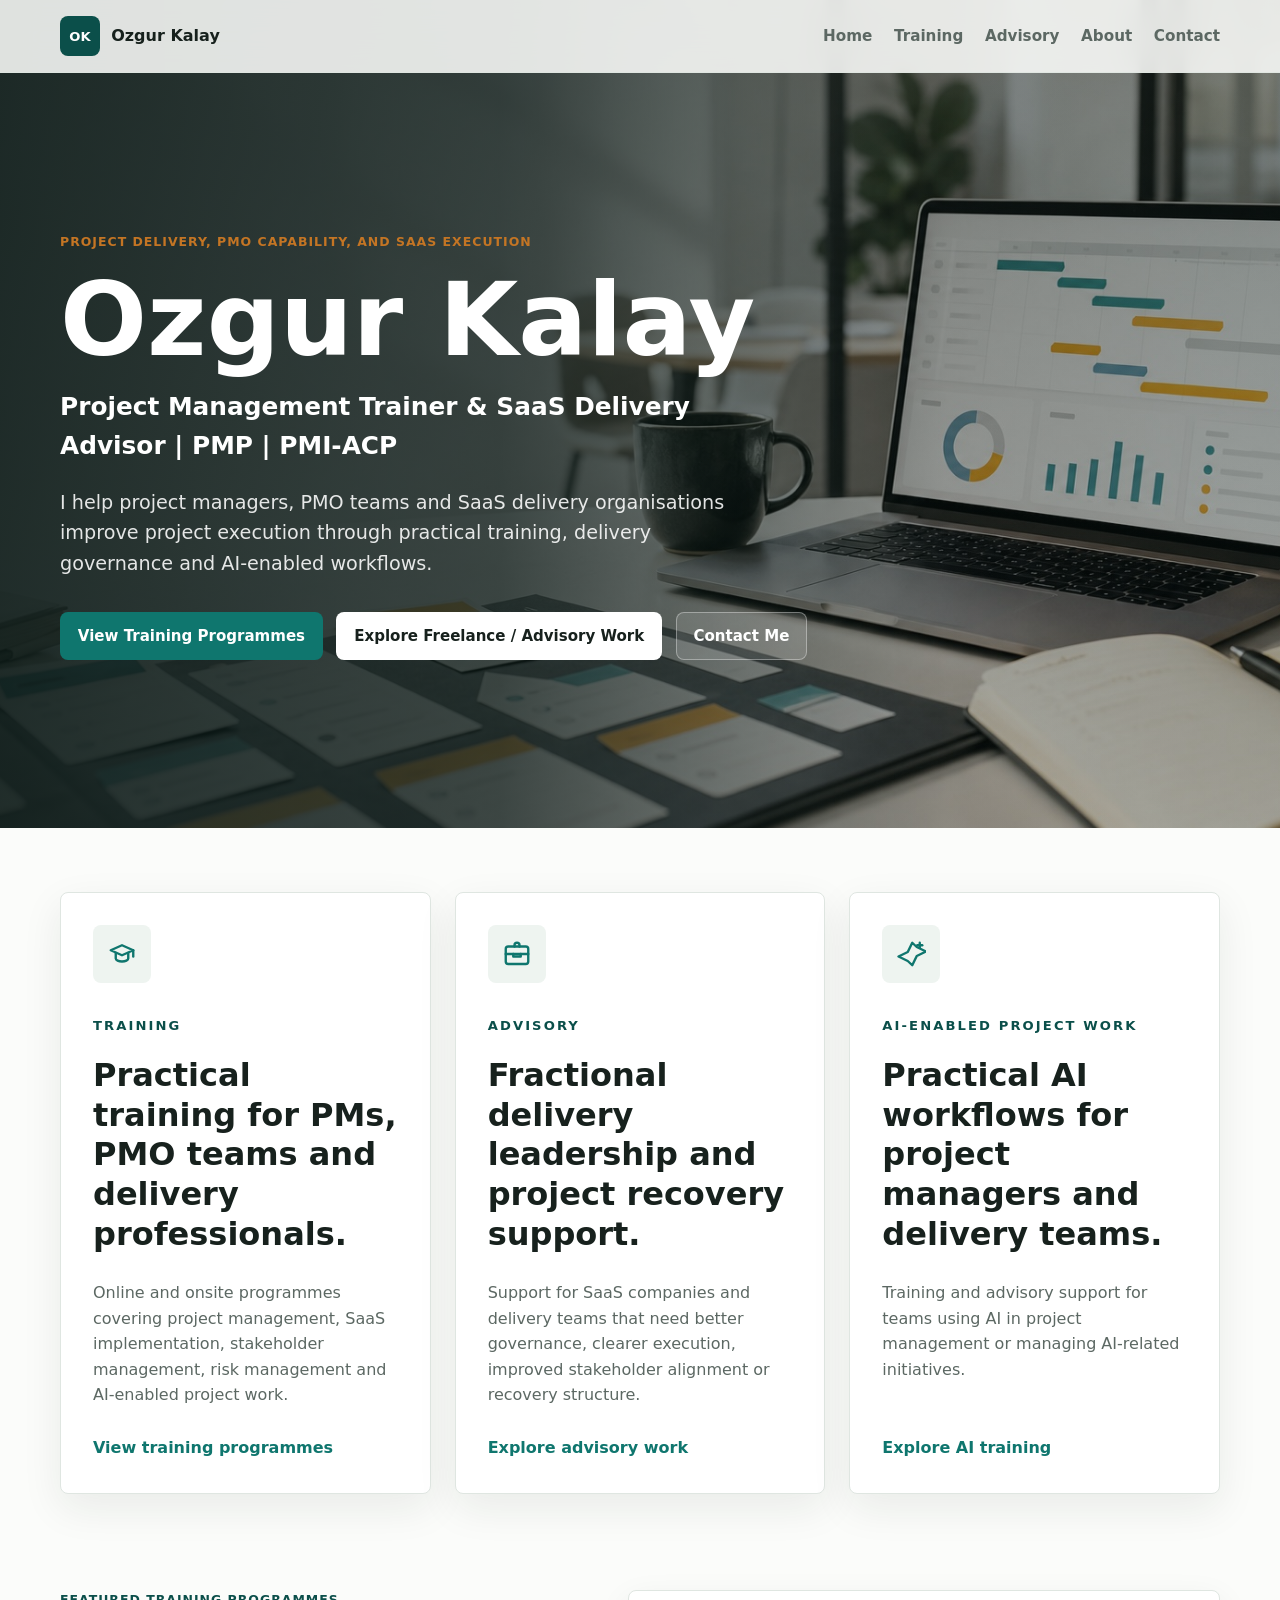
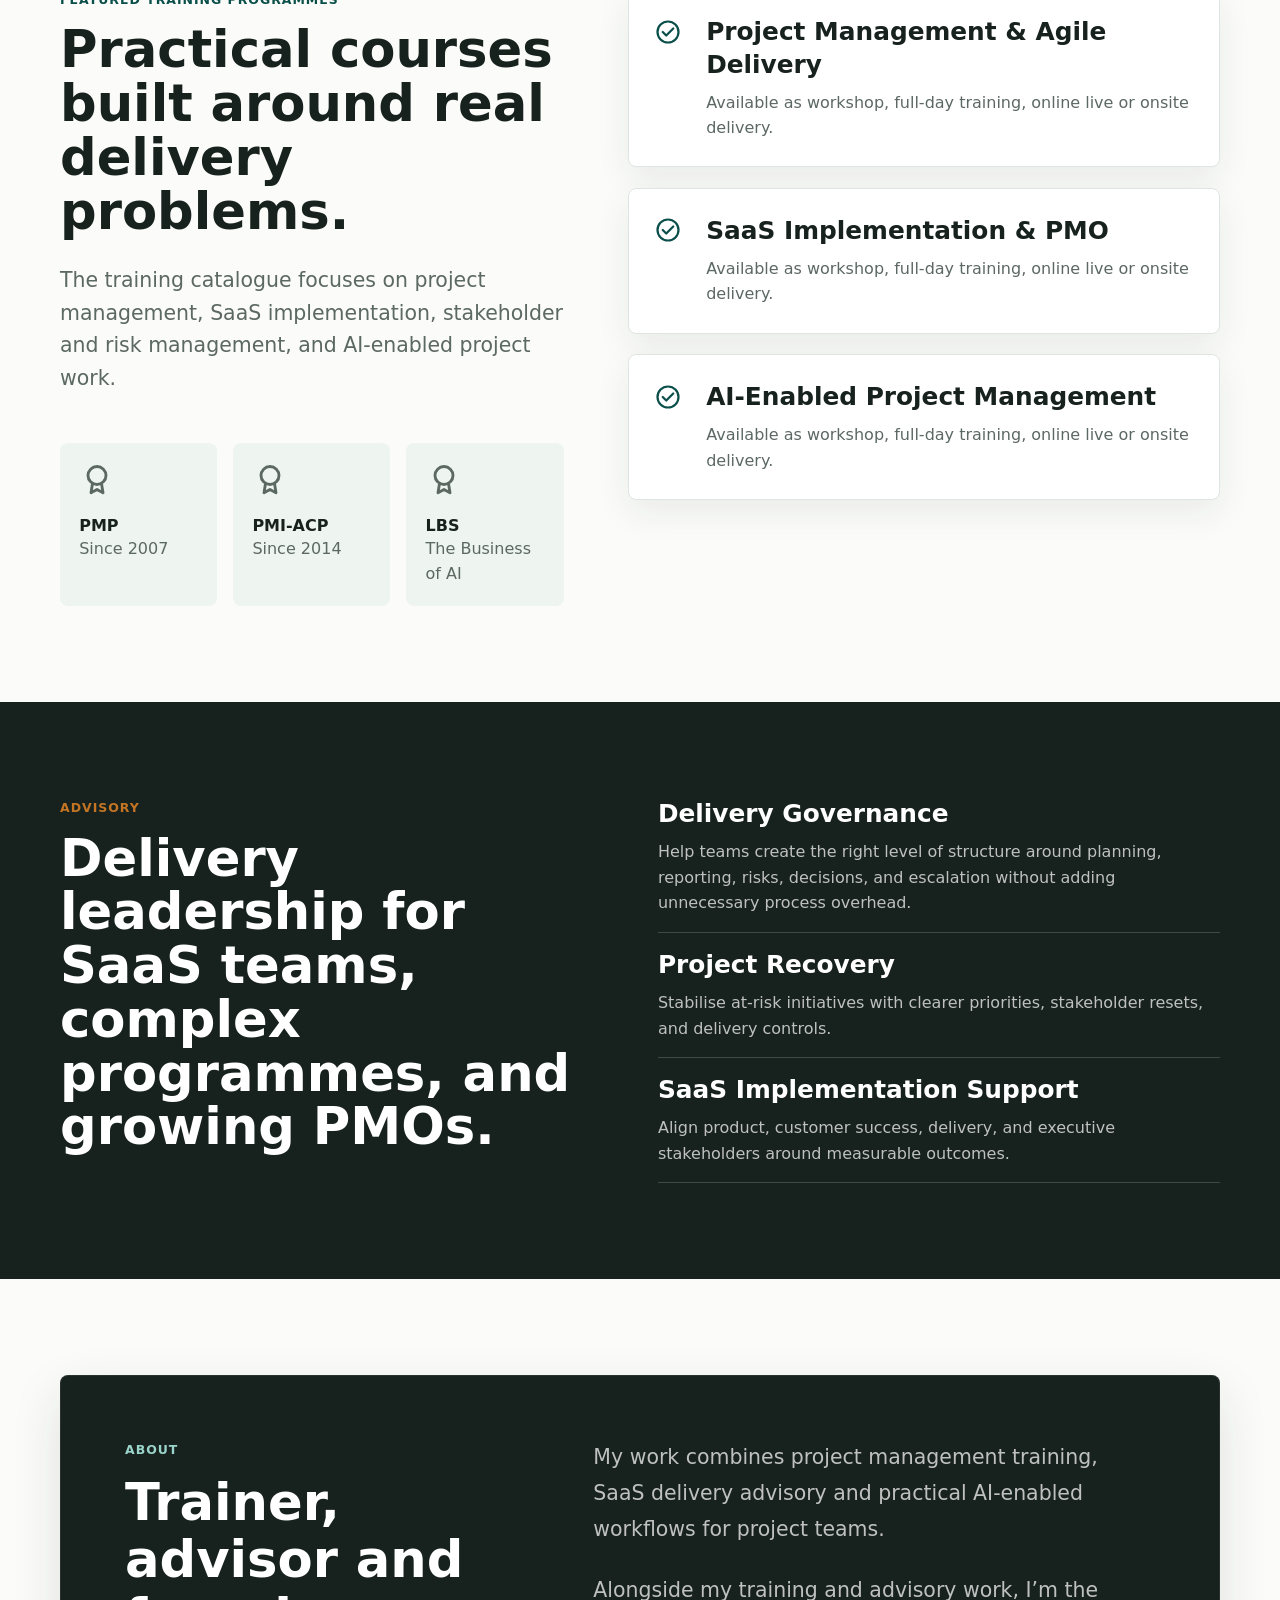
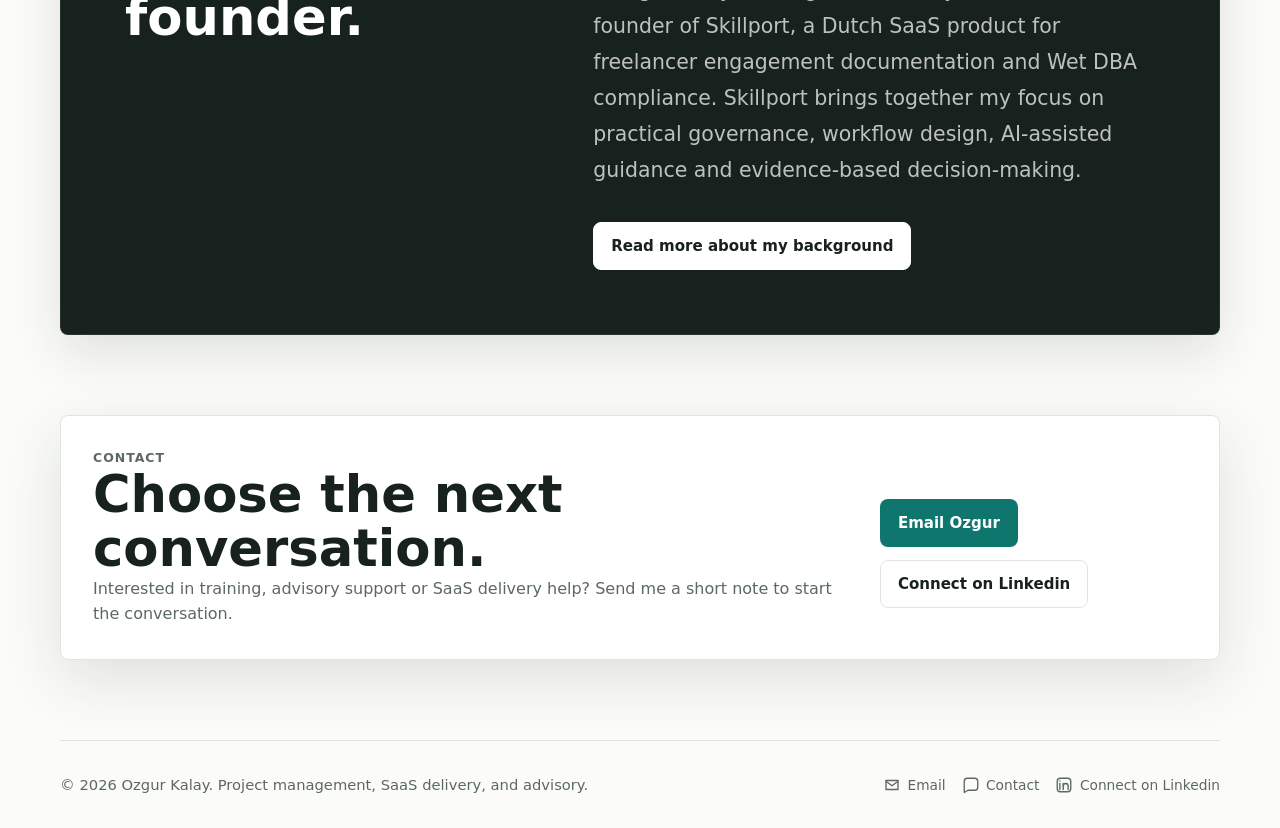
==== index.html @ e3fb4387 "Initial website files" ====
<!doctype html>
<html lang="en">
  <head>
    <meta charset="utf-8">
    <meta name="viewport" content="width=device-width, initial-scale=1">
    <meta
      name="description"
      content="Ozgur Kalay helps project managers, PMO teams, SaaS companies, and delivery organisations plan, manage, and execute complex projects."
    >
    <title>Ozgur Kalay | Project Management & SaaS Delivery Leader</title>
    <link rel="icon" href="assets/favicon.svg" type="image/svg+xml">
    <link rel="stylesheet" href="styles.css">
  </head>
  <body>
    <a class="skip-link" href="#main">Skip to content</a>

    <header class="site-header">
      <nav class="nav" aria-label="Main navigation">
        <a class="brand" href="index.html#home" aria-label="Ozgur Kalay home">
          <span class="brand-mark" aria-hidden="true">OK</span>
          <span>Ozgur Kalay</span>
        </a>

        <button class="nav-toggle" type="button" aria-expanded="false" aria-controls="nav-links">
          <span class="sr-only">Open navigation</span>
          <span aria-hidden="true"></span>
          <span aria-hidden="true"></span>
          <span aria-hidden="true"></span>
        </button>

        <div class="nav-links" id="nav-links">
          <a href="index.html#home">Home</a>
          <a href="training.html">Training</a>
          <a href="advisory.html">Advisory</a>
          <a href="about.html">About</a>
          <a href="contact.html">Contact</a>
        </div>
      </nav>
    </header>

    <main id="main">
      <section class="hero" id="home" aria-labelledby="hero-title">
        <div class="hero-media" aria-hidden="true">
          <img src="assets/hero-saas-delivery.jpg" alt="" width="1754" height="896" fetchpriority="high">
        </div>
        <div class="hero-overlay"></div>
        <div class="hero-content">
          <p class="eyebrow">Project delivery, PMO capability, and SaaS execution</p>
          <h1 id="hero-title">Ozgur Kalay</h1>
          <p class="hero-role">Project Management Trainer &amp; SaaS Delivery Advisor | PMP | PMI-ACP</p>
          <p class="hero-intro">
            I help project managers, PMO teams and SaaS delivery organisations improve project execution through
            practical training, delivery governance and AI-enabled workflows.
          </p>
          <div class="hero-actions" aria-label="Primary actions">
            <a class="button primary" href="training.html">View Training Programmes</a>
            <a class="button secondary" href="advisory.html">Explore Freelance / Advisory Work</a>
            <a class="button tertiary" href="contact.html">Contact Me</a>
          </div>
        </div>
      </section>

      <section class="route-cards" aria-label="Key destinations">
        <a class="route-card" href="training.html">
          <span class="route-icon" aria-hidden="true">
            <svg viewBox="0 0 24 24" role="img">
              <path d="m3 9 9-4 9 4-9 4-9-4Z"></path>
              <path d="M7 11.2v4.4c0 1.3 2.2 2.4 5 2.4s5-1.1 5-2.4v-4.4"></path>
              <path d="M21 9v5"></path>
            </svg>
          </span>
          <span class="route-label">Training</span>
          <strong>Practical training for PMs, PMO teams and delivery professionals.</strong>
          <span class="route-copy">
            Online and onsite programmes covering project management, SaaS implementation, stakeholder management,
            risk management and AI-enabled project work.
          </span>
          <span class="route-link">View training programmes</span>
        </a>
        <a class="route-card" href="advisory.html">
          <span class="route-icon" aria-hidden="true">
            <svg viewBox="0 0 24 24" role="img">
              <path d="M10 6V5a2 2 0 0 1 2-2h0a2 2 0 0 1 2 2v1"></path>
              <rect x="3" y="6" width="18" height="14" rx="2"></rect>
              <path d="M3 12h18"></path>
              <path d="M9 12v2h6v-2"></path>
            </svg>
          </span>
          <span class="route-label">Advisory</span>
          <strong>Fractional delivery leadership and project recovery support.</strong>
          <span class="route-copy">
            Support for SaaS companies and delivery teams that need better governance, clearer execution, improved
            stakeholder alignment or recovery structure.
          </span>
          <span class="route-link">Explore advisory work</span>
        </a>
        <a class="route-card" href="training.html">
          <span class="route-icon" aria-hidden="true">
            <svg viewBox="0 0 24 24" role="img">
              <path d="M13 3 9.4 10.4 2 14l7.4 3.6L13 21l3.6-7.4L24 10l-7.4-3.6L13 3Z"></path>
              <path d="M19 3v4"></path>
              <path d="M17 5h4"></path>
            </svg>
          </span>
          <span class="route-label">AI-enabled project work</span>
          <strong>Practical AI workflows for project managers and delivery teams.</strong>
          <span class="route-copy">
            Training and advisory support for teams using AI in project management or managing AI-related
            initiatives.
          </span>
          <span class="route-link">Explore AI training</span>
        </a>
      </section>

      <section class="section training-section" id="training">
        <div class="training-intro">
          <div>
            <p class="eyebrow">Featured Training Programmes</p>
            <h2>Practical courses built around real delivery problems.</h2>
            <p class="training-copy">
              The training catalogue focuses on project management, SaaS implementation, stakeholder and risk
              management, and AI-enabled project work.
            </p>
          </div>
          <div class="credential-grid" aria-label="Training credentials">
            <div class="credential-card">
              <span class="credential-icon" aria-hidden="true">
                <svg viewBox="0 0 24 24" role="img">
                  <path d="M12 15a6 6 0 1 0 0-12 6 6 0 0 0 0 12Z"></path>
                  <path d="m9 14.3-1 6.2 4-2.2 4 2.2-1-6.2"></path>
                </svg>
              </span>
              <strong>PMP</strong>
              <span>Since 2007</span>
            </div>
            <div class="credential-card">
              <span class="credential-icon" aria-hidden="true">
                <svg viewBox="0 0 24 24" role="img">
                  <path d="M12 15a6 6 0 1 0 0-12 6 6 0 0 0 0 12Z"></path>
                  <path d="m9 14.3-1 6.2 4-2.2 4 2.2-1-6.2"></path>
                </svg>
              </span>
              <strong>PMI-ACP</strong>
              <span>Since 2014</span>
            </div>
            <div class="credential-card">
              <span class="credential-icon" aria-hidden="true">
                <svg viewBox="0 0 24 24" role="img">
                  <path d="M12 15a6 6 0 1 0 0-12 6 6 0 0 0 0 12Z"></path>
                  <path d="m9 14.3-1 6.2 4-2.2 4 2.2-1-6.2"></path>
                </svg>
              </span>
              <strong>LBS</strong>
              <span>The Business of AI</span>
            </div>
          </div>
        </div>
        <div class="programme-list" aria-label="Featured training programmes">
          <article class="programme-card">
            <span class="check-icon" aria-hidden="true">
              <svg viewBox="0 0 24 24" role="img">
                <path d="m7.5 12 3 3 6-6"></path>
                <circle cx="12" cy="12" r="9"></circle>
              </svg>
            </span>
            <div>
              <h3>Project Management &amp; Agile Delivery</h3>
              <p>Available as workshop, full-day training, online live or onsite delivery.</p>
            </div>
          </article>
          <article class="programme-card">
            <span class="check-icon" aria-hidden="true">
              <svg viewBox="0 0 24 24" role="img">
                <path d="m7.5 12 3 3 6-6"></path>
                <circle cx="12" cy="12" r="9"></circle>
              </svg>
            </span>
            <div>
              <h3>SaaS Implementation &amp; PMO</h3>
              <p>Available as workshop, full-day training, online live or onsite delivery.</p>
            </div>
          </article>
          <article class="programme-card">
            <span class="check-icon" aria-hidden="true">
              <svg viewBox="0 0 24 24" role="img">
                <path d="m7.5 12 3 3 6-6"></path>
                <circle cx="12" cy="12" r="9"></circle>
              </svg>
            </span>
            <div>
              <h3>AI-Enabled Project Management</h3>
              <p>Available as workshop, full-day training, online live or onsite delivery.</p>
            </div>
          </article>
        </div>
      </section>

      <section class="band" id="advisory">
        <div class="band-content">
          <div>
            <p class="eyebrow">Advisory</p>
            <h2>Delivery leadership for SaaS teams, complex programmes, and growing PMOs.</h2>
          </div>
          <div class="advisory-list">
            <div>
              <h3>Delivery Governance</h3>
              <p>
                Help teams create the right level of structure around planning, reporting, risks, decisions, and
                escalation without adding unnecessary process overhead.
              </p>
            </div>
            <div>
              <h3>Project Recovery</h3>
              <p>Stabilise at-risk initiatives with clearer priorities, stakeholder resets, and delivery controls.</p>
            </div>
            <div>
              <h3>SaaS Implementation Support</h3>
              <p>Align product, customer success, delivery, and executive stakeholders around measurable outcomes.</p>
            </div>
          </div>
        </div>
      </section>

      <section class="about-panel" id="about">
        <div class="about-heading">
          <p class="eyebrow">About</p>
          <h2>Trainer, advisor and founder.</h2>
        </div>
        <div class="about-copy">
          <p>
            My work combines project management training, SaaS delivery advisory and practical AI-enabled workflows
            for project teams.
          </p>
          <p>
            Alongside my training and advisory work, I’m the founder of Skillport, a Dutch SaaS product for freelancer
            engagement documentation and Wet DBA compliance. Skillport brings together my focus on practical
            governance, workflow design, AI-assisted guidance and evidence-based decision-making.
          </p>
          <a class="button about-button" href="about.html">Read more about my background</a>
        </div>
      </section>

      <section class="contact-section" id="contact" aria-labelledby="contact-title">
        <div>
          <p class="eyebrow">Contact</p>
          <h2 id="contact-title">Choose the next conversation.</h2>
          <p>Interested in training, advisory support or SaaS delivery help? Send me a short note to start the conversation.</p>
        </div>
        <div class="contact-actions">
          <a class="button primary" href="mailto:ozgur.kalay@skillport.nl">Email Ozgur</a>
          <a class="button secondary" href="https://www.linkedin.com/in/ozgurmkalay" rel="noopener">Connect on Linkedin</a>
        </div>
      </section>
    </main>

    <footer class="site-footer">
      <p>&copy; 2026 Ozgur Kalay. Project management, SaaS delivery, and advisory.</p>
      <div>
        <a href="mailto:ozgur.kalay@skillport.nl">
          <svg viewBox="0 0 24 24" aria-hidden="true">
            <path d="M4 6h16v12H4z"></path>
            <path d="m4 7 8 6 8-6"></path>
          </svg>
          Email
        </a>
        <a href="contact.html">
          <svg viewBox="0 0 24 24" aria-hidden="true">
            <path d="M21 15a4 4 0 0 1-4 4H8l-5 3V7a4 4 0 0 1 4-4h10a4 4 0 0 1 4 4v8Z"></path>
          </svg>
          Contact
        </a>
        <a href="https://www.linkedin.com/in/ozgurmkalay" rel="noopener">
          <svg viewBox="0 0 24 24" aria-hidden="true">
            <path d="M6.5 10v8"></path>
            <path d="M6.5 6.5v.1"></path>
            <path d="M11 18v-8"></path>
            <path d="M11 13.7c0-2.1 1.2-3.7 3.3-3.7 2 0 3.2 1.4 3.2 3.7V18"></path>
            <rect x="3" y="3" width="18" height="18" rx="4"></rect>
          </svg>
          Connect on Linkedin
        </a>
      </div>
    </footer>

    <script src="script.js"></script>
  </body>
</html>
---- styles.css ----
:root {
  --ink: #17211d;
  --muted: #5c6863;
  --line: #dfe6e1;
  --paper: #fbfcfa;
  --soft: #eef4f0;
  --teal: #0f766e;
  --teal-dark: #0b4f4a;
  --amber: #c47524;
  --white: #ffffff;
  --shadow: 0 20px 60px rgba(23, 33, 29, 0.12);
}

* {
  box-sizing: border-box;
}

html {
  scroll-behavior: smooth;
}

body {
  margin: 0;
  color: var(--ink);
  background: var(--paper);
  font-family: system-ui, -apple-system, BlinkMacSystemFont, "Segoe UI", sans-serif;
  line-height: 1.6;
}

img {
  display: block;
  max-width: 100%;
}

a {
  color: inherit;
  text-decoration: none;
}

.skip-link {
  position: absolute;
  left: 1rem;
  top: -4rem;
  z-index: 20;
  padding: 0.75rem 1rem;
  color: var(--white);
  background: var(--teal-dark);
  border-radius: 6px;
}

.skip-link:focus {
  top: 1rem;
}

.sr-only {
  position: absolute;
  width: 1px;
  height: 1px;
  padding: 0;
  overflow: hidden;
  clip: rect(0, 0, 0, 0);
  white-space: nowrap;
  border: 0;
}

.site-header {
  position: fixed;
  inset: 0 0 auto;
  z-index: 10;
  background: rgba(251, 252, 250, 0.88);
  border-bottom: 1px solid rgba(223, 230, 225, 0.82);
  backdrop-filter: blur(18px);
}

.nav {
  display: flex;
  align-items: center;
  justify-content: space-between;
  width: min(1160px, calc(100% - 32px));
  min-height: 72px;
  margin: 0 auto;
}

.brand,
.nav-links {
  display: flex;
  align-items: center;
}

.brand {
  gap: 0.7rem;
  font-weight: 800;
}

.brand-mark {
  display: grid;
  width: 40px;
  height: 40px;
  place-items: center;
  color: var(--white);
  background: var(--teal-dark);
  border-radius: 8px;
  font-size: 0.82rem;
  letter-spacing: 0;
}

.nav-links {
  gap: 1.35rem;
  color: var(--muted);
  font-size: 0.95rem;
  font-weight: 700;
}

.nav-links a {
  padding: 0.4rem 0;
}

.nav-links a:hover,
.nav-links a:focus-visible {
  color: var(--teal-dark);
}

.nav-toggle {
  display: none;
  width: 44px;
  height: 44px;
  padding: 0;
  background: transparent;
  border: 1px solid var(--line);
  border-radius: 8px;
}

.nav-toggle span:not(.sr-only) {
  display: block;
  width: 18px;
  height: 2px;
  margin: 4px auto;
  background: var(--ink);
}

.hero {
  position: relative;
  display: grid;
  align-items: center;
  min-height: 92vh;
  padding: 9rem max(24px, calc((100vw - 1160px) / 2)) 5rem;
  overflow: hidden;
  color: var(--white);
}

.hero-media,
.hero-overlay {
  position: absolute;
  inset: 0;
}

.hero-media img {
  width: 100%;
  height: 100%;
  object-fit: cover;
}

.hero-overlay {
  background:
    linear-gradient(90deg, rgba(10, 24, 21, 0.88) 0%, rgba(10, 24, 21, 0.72) 39%, rgba(10, 24, 21, 0.18) 74%),
    linear-gradient(180deg, rgba(10, 24, 21, 0.38), rgba(10, 24, 21, 0.18));
}

.hero-content {
  position: relative;
  z-index: 1;
  max-width: 760px;
}

.eyebrow {
  margin: 0 0 0.85rem;
  color: var(--amber);
  font-size: 0.78rem;
  font-weight: 800;
  letter-spacing: 0.08em;
  text-transform: uppercase;
}

.hero h1,
.section h2,
.band h2,
.contact-section h2 {
  margin: 0;
  line-height: 1.05;
  letter-spacing: 0;
}

.hero h1 {
  font-size: clamp(3.5rem, 8vw, 7.4rem);
}

.hero-role {
  max-width: 720px;
  margin: 0.85rem 0 0;
  font-size: clamp(1.12rem, 2.2vw, 1.55rem);
  font-weight: 700;
}

.hero-intro {
  max-width: 690px;
  margin: 1.35rem 0 0;
  color: rgba(255, 255, 255, 0.88);
  font-size: clamp(1rem, 2vw, 1.2rem);
}

.hero-actions,
.contact-actions {
  display: flex;
  flex-wrap: wrap;
  gap: 0.85rem;
  margin-top: 2rem;
}

.button {
  display: inline-flex;
  align-items: center;
  justify-content: center;
  min-height: 48px;
  padding: 0.82rem 1.05rem;
  border: 1px solid transparent;
  border-radius: 8px;
  font-size: 0.94rem;
  font-weight: 800;
  line-height: 1.2;
}

.button.primary {
  color: var(--white);
  background: var(--teal);
}

.button.secondary {
  color: var(--ink);
  background: var(--white);
}

.button.tertiary {
  color: var(--white);
  background: rgba(255, 255, 255, 0.12);
  border-color: rgba(255, 255, 255, 0.35);
}

.button:hover,
.button:focus-visible,
.text-link:hover,
.text-link:focus-visible {
  transform: translateY(-1px);
}

.route-cards {
  display: grid;
  grid-template-columns: repeat(3, 1fr);
  gap: 1.5rem;
  width: min(1160px, calc(100% - 32px));
  margin: 0 auto;
  padding: 4rem 0 0;
}

.route-card {
  display: flex;
  min-height: 420px;
  flex-direction: column;
  align-items: flex-start;
  padding: 2rem;
  background: var(--white);
  border: 1px solid var(--line);
  border-radius: 8px;
  box-shadow: 0 14px 40px rgba(23, 33, 29, 0.08);
  transition: transform 180ms ease, box-shadow 180ms ease, border-color 180ms ease;
}

.route-card:hover,
.route-card:focus-visible {
  border-color: rgba(15, 118, 110, 0.3);
  box-shadow: 0 20px 54px rgba(23, 33, 29, 0.12);
  transform: translateY(-3px);
}

.route-icon {
  display: grid;
  width: 58px;
  height: 58px;
  margin-bottom: 2rem;
  place-items: center;
  color: var(--teal);
  background: var(--soft);
  border-radius: 8px;
}

.route-icon svg {
  width: 30px;
  height: 30px;
  fill: none;
  stroke: currentColor;
  stroke-linecap: round;
  stroke-linejoin: round;
  stroke-width: 1.9;
}

.route-label {
  display: block;
  margin-bottom: 1.25rem;
  color: var(--teal-dark);
  font-size: 0.82rem;
  font-weight: 800;
  letter-spacing: 0.16em;
  text-transform: uppercase;
}

.route-card strong {
  display: block;
  color: var(--ink);
  font-size: clamp(1.45rem, 2.5vw, 2rem);
  line-height: 1.24;
}

.route-copy {
  display: block;
  margin-top: 1.6rem;
  color: var(--muted);
  font-size: 1rem;
}

.route-link {
  display: inline-flex;
  gap: 0.55rem;
  align-items: center;
  margin-top: auto;
  padding-top: 1.7rem;
  color: var(--teal);
  font-weight: 800;
}

.section,
.band-content,
.contact-section,
.site-footer {
  width: min(1160px, calc(100% - 32px));
  margin: 0 auto;
}

.section {
  padding: 6rem 0;
}

.section-heading {
  max-width: 710px;
  margin-bottom: 2.1rem;
}

.section h2,
.band h2,
.contact-section h2 {
  font-size: clamp(2rem, 4vw, 3.55rem);
}

.training-section {
  display: grid;
  grid-template-columns: minmax(0, 0.85fr) minmax(0, 1fr);
  gap: 4rem;
  align-items: start;
}

.training-section .eyebrow {
  color: var(--teal-dark);
}

.training-intro {
  display: flex;
  min-height: 100%;
  flex-direction: column;
  justify-content: space-between;
  gap: 3rem;
}

.training-copy {
  max-width: 560px;
  margin: 1.6rem 0 0;
  color: var(--muted);
  font-size: clamp(1.08rem, 2vw, 1.28rem);
}

.credential-grid {
  display: grid;
  grid-template-columns: repeat(3, minmax(0, 1fr));
  gap: 1rem;
}

.credential-card {
  min-height: 140px;
  padding: 1.2rem;
  background: var(--soft);
  border-radius: 8px;
}

.credential-icon,
.check-icon {
  display: inline-grid;
  place-items: center;
  color: var(--teal-dark);
}

.credential-icon {
  width: 36px;
  height: 36px;
  margin-bottom: 1.1rem;
}

.credential-icon svg,
.check-icon svg {
  width: 100%;
  height: 100%;
  fill: none;
  stroke: currentColor;
  stroke-linecap: round;
  stroke-linejoin: round;
  stroke-width: 1.9;
}

.credential-card strong,
.credential-card span {
  display: block;
}

.credential-card strong {
  font-size: 1rem;
  line-height: 1.25;
}

.credential-card span {
  color: var(--muted);
  font-weight: 500;
}

.programme-list {
  display: grid;
  gap: 1.3rem;
}

.programme-card {
  display: grid;
  grid-template-columns: 36px minmax(0, 1fr);
  gap: 1rem;
  align-items: start;
  padding: 1.6rem;
  background: var(--white);
  border: 1px solid var(--line);
  border-radius: 8px;
  box-shadow: 0 12px 34px rgba(23, 33, 29, 0.08);
}

.check-icon {
  width: 28px;
  height: 28px;
  margin-top: 0.1rem;
}

.programme-card h3,
.advisory-list h3 {
  margin: 0 0 0.55rem;
  font-size: clamp(1.2rem, 2vw, 1.55rem);
  line-height: 1.3;
}

.programme-card p,
.advisory-list p,
.contact-section p {
  margin: 0;
  color: var(--muted);
}

.band {
  padding: 6rem 0;
  background: #17211d;
  color: var(--white);
}

.band-content {
  display: grid;
  grid-template-columns: minmax(0, 0.95fr) minmax(0, 1fr);
  gap: 4rem;
  align-items: start;
}

.advisory-list {
  display: grid;
  gap: 1rem;
}

.advisory-list div {
  padding: 0 0 1rem;
  border-bottom: 1px solid rgba(255, 255, 255, 0.18);
}

.advisory-list p {
  color: rgba(255, 255, 255, 0.72);
}

.text-link {
  display: inline-flex;
  margin-top: 1.25rem;
  color: var(--teal-dark);
  font-weight: 800;
  text-decoration: underline;
  text-underline-offset: 0.25rem;
}

.about-panel {
  display: grid;
  grid-template-columns: minmax(0, 0.72fr) minmax(0, 1fr);
  gap: clamp(2rem, 5vw, 4rem);
  width: min(1160px, calc(100% - 32px));
  margin: 6rem auto 5rem;
  padding: clamp(2rem, 5vw, 4rem);
  color: var(--white);
  background: #17211d;
  border: 1px solid rgba(255, 255, 255, 0.08);
  border-radius: 8px;
  box-shadow: 0 18px 50px rgba(23, 33, 29, 0.12);
}

.about-panel .eyebrow {
  color: #9ad4ca;
}

.about-heading h2 {
  margin: 0;
  max-width: 420px;
  color: var(--white);
  font-size: clamp(2.05rem, 4vw, 3.35rem);
  line-height: 1.12;
  letter-spacing: 0;
}

.about-copy {
  display: grid;
  gap: 1.6rem;
}

.about-copy p {
  margin: 0;
  color: rgba(255, 255, 255, 0.72);
  font-size: clamp(1.05rem, 1.8vw, 1.28rem);
  line-height: 1.75;
}

.about-button {
  width: fit-content;
  margin-top: 0.5rem;
  color: var(--ink);
  background: var(--white);
  border-color: var(--white);
  gap: 0.65rem;
}

.contact-section {
  display: flex;
  align-items: center;
  justify-content: space-between;
  gap: 2rem;
  margin-bottom: 5rem;
  padding: 2rem;
  background: var(--white);
  border: 1px solid var(--line);
  border-radius: 8px;
  box-shadow: var(--shadow);
}

.contact-section .button.tertiary {
  color: var(--teal-dark);
  background: var(--soft);
  border-color: var(--line);
}

.contact-section .button.secondary {
  border-color: var(--line);
}

.site-footer {
  display: flex;
  justify-content: space-between;
  gap: 1rem;
  padding: 2rem 0;
  color: var(--muted);
  border-top: 1px solid var(--line);
  font-size: 0.92rem;
}

.site-footer p {
  margin: 0;
}

.site-footer div {
  display: flex;
  flex-wrap: wrap;
  gap: 1rem;
}

.site-footer a {
  display: inline-flex;
  gap: 0.4rem;
  align-items: center;
  font-size: 0.86rem;
  font-weight: 500;
}

.site-footer svg {
  width: 18px;
  height: 18px;
  fill: none;
  stroke: currentColor;
  stroke-linecap: round;
  stroke-linejoin: round;
  stroke-width: 1.8;
}

.page-main {
  padding-top: 72px;
}

.page-intro,
.content-section {
  width: min(1160px, calc(100% - 32px));
  margin: 0 auto;
}

.page-intro {
  padding: 6rem 0 4rem;
  border-bottom: 1px solid var(--line);
}

.page-intro .eyebrow,
.content-section .eyebrow {
  color: var(--teal-dark);
}

.page-intro h1 {
  max-width: 680px;
  margin: 0;
  font-size: clamp(1.85rem, 3.4vw, 2.9rem);
  line-height: 1.16;
  letter-spacing: 0;
}

.training-page-intro h1 {
  max-width: 850px;
}

.training-page-intro {
  display: block;
}

.training-lead {
  max-width: 820px;
  margin: 1.7rem 0 0;
  color: var(--muted);
  font-size: clamp(1.12rem, 2vw, 1.35rem);
}

.format-tags {
  display: flex;
  flex-wrap: wrap;
  gap: 0.65rem;
  margin-top: 1.8rem;
}

.format-tags span {
  padding: 0.45rem 0.75rem;
  color: var(--ink);
  background: var(--white);
  border: 1px solid var(--line);
  border-radius: 999px;
  font-size: 0.88rem;
  font-weight: 800;
  box-shadow: 0 8px 22px rgba(23, 33, 29, 0.04);
}

.intro-copy {
  display: grid;
  max-width: 860px;
  gap: 1.2rem;
  margin-top: 2rem;
}

.intro-copy p {
  margin: 0;
  color: var(--muted);
  font-size: clamp(1.12rem, 2vw, 1.35rem);
}

.content-section {
  padding: 5rem 0;
  border-bottom: 1px solid var(--line);
}

.first-page-section {
  padding-top: 6rem;
}

.narrative-section .section-heading {
  max-width: 820px;
  margin-bottom: 1.2rem;
}

.about-kicker {
  color: var(--amber);
  font-size: 0.95rem;
}

.about-profile-section .stacked-copy {
  margin-top: 1.2rem;
}

.about-profile-intro {
  display: grid;
  grid-template-columns: minmax(0, 1fr) 160px;
  gap: 2rem;
  align-items: start;
  max-width: 860px;
}

.about-portrait {
  margin: 0;
}

.about-portrait img {
  width: 160px;
  height: 160px;
  aspect-ratio: 1 / 1;
  object-fit: cover;
  object-position: center 22%;
  border: 1px solid var(--line);
  border-radius: 8px;
  box-shadow: 0 16px 44px rgba(23, 33, 29, 0.1);
}

.narrative-section .stacked-copy {
  max-width: 860px;
}

.content-section.narrative-section {
  padding: 3.2rem 0;
}

.content-section.narrative-section.first-page-section {
  padding-top: 4.5rem;
}

.content-section .section-heading p {
  max-width: 690px;
  margin: 1rem 0 0;
  color: var(--muted);
}

.training-tracks {
  display: grid;
  grid-template-columns: minmax(0, 0.72fr) minmax(0, 1fr);
  gap: 4rem;
  align-items: start;
}

.track-list {
  display: grid;
  gap: 1.7rem;
}

.track-list article {
  padding-bottom: 1.5rem;
  border-bottom: 1px solid var(--line);
}

.track-list article:last-child {
  padding-bottom: 0;
  border-bottom: 0;
}

.track-list h3 {
  margin: 0 0 0.45rem;
  font-size: 1.25rem;
  line-height: 1.3;
}

.track-list p,
.stacked-copy p {
  margin: 0;
  color: var(--muted);
}

.course-list {
  display: grid;
  gap: 1.2rem;
}

.course-card {
  display: grid;
  grid-template-columns: minmax(0, 0.95fr) minmax(0, 1.05fr);
  gap: 2rem;
  padding: 1.6rem;
  background: var(--white);
  border: 1px solid var(--line);
  border-left: 4px solid var(--line);
  border-radius: 8px;
  box-shadow: 0 12px 34px rgba(23, 33, 29, 0.06);
}

.course-card.featured {
  border-left-color: var(--teal);
}

.course-track,
.course-card h4 {
  margin: 0;
  color: var(--teal-dark);
  font-size: 0.75rem;
  font-weight: 800;
  letter-spacing: 0.08em;
  text-transform: uppercase;
}

.course-card h3 {
  margin: 0.65rem 0 0.8rem;
  font-size: clamp(1.35rem, 2.2vw, 1.85rem);
  line-height: 1.2;
}

.course-card p {
  margin: 0;
  color: var(--muted);
}

.course-card h4 {
  margin-top: 1.2rem;
}

.course-card h4:first-child {
  margin-top: 0;
}

.check-list {
  display: grid;
  grid-template-columns: repeat(2, minmax(0, 1fr));
  gap: 0.55rem 1rem;
  margin: 0.8rem 0 0;
  padding: 0;
  list-style: none;
}

.check-list li {
  position: relative;
  padding-left: 1.35rem;
  color: var(--ink);
  font-size: 0.94rem;
}

.check-list li::before {
  position: absolute;
  top: 0.48rem;
  left: 0;
  width: 8px;
  height: 8px;
  content: "";
  background: var(--teal);
  border-radius: 50%;
}

.stacked-copy {
  display: grid;
  gap: 1rem;
}

.founder-section {
  background: var(--white);
  border: 1px solid var(--line);
  border-radius: 8px;
  padding-right: 2rem;
  padding-left: 2rem;
}

.about-closing {
  border-bottom: 0;
}

.split-content {
  display: grid;
  grid-template-columns: minmax(0, 0.72fr) minmax(0, 1fr);
  gap: 4rem;
  align-items: start;
}

.section-heading.compact {
  margin-bottom: 0;
}

.plain-list,
.credibility-list {
  display: grid;
  gap: 0.9rem;
  margin: 0;
  padding: 0;
  list-style: none;
}

.plain-list li,
.credibility-list li {
  position: relative;
  padding-left: 1.55rem;
  color: var(--muted);
  font-size: 1.05rem;
}

.plain-list li::before,
.credibility-list li::before {
  position: absolute;
  top: 0.62rem;
  left: 0;
  width: 8px;
  height: 8px;
  content: "";
  background: var(--teal);
  border-radius: 50%;
}

.focus-grid {
  display: grid;
  grid-template-columns: repeat(4, minmax(0, 1fr));
  gap: 1rem;
}

.focus-card {
  min-height: 210px;
  padding: 1.35rem;
  background: var(--white);
  border: 1px solid var(--line);
  border-radius: 8px;
  box-shadow: 0 10px 30px rgba(23, 33, 29, 0.05);
}

.focus-card h3 {
  margin: 0 0 0.7rem;
  font-size: 1.15rem;
  line-height: 1.3;
}

.focus-card p {
  margin: 0;
  color: var(--muted);
}

.credibility-section {
  display: grid;
  grid-template-columns: minmax(0, 0.72fr) minmax(0, 1fr);
  gap: 4rem;
  align-items: start;
}

.advisory-contact {
  display: grid;
  grid-template-columns: minmax(0, 1fr) auto;
  gap: 2rem;
  align-items: center;
  width: min(1160px, calc(100% - 32px));
  margin: 4rem auto 5rem;
  padding-top: 2rem;
  border-top: 1px solid var(--line);
}

.training-contact,
.advisory-page-contact {
  border-top: 0;
}

.advisory-contact .eyebrow {
  color: var(--teal-dark);
}

.advisory-contact h2 {
  margin: 0;
  font-size: clamp(1.6rem, 3vw, 2.35rem);
  line-height: 1.15;
}

.advisory-page-contact h2 {
  font-size: 1.5em;
  line-height: 1.2;
}

.advisory-contact p {
  margin: 0.7rem 0 0;
  color: var(--muted);
}

.advisory-contact .contact-actions {
  margin-top: 0;
}

.contact-page-hero {
  display: grid;
  grid-template-columns: 1fr;
  gap: 3rem;
  width: min(1160px, calc(100% - 32px));
  margin: 0 auto 5rem;
  padding: 5rem 2rem 0;
  color: var(--ink);
  border-bottom: 1px solid var(--line);
}

.contact-page-hero .eyebrow {
  color: var(--amber);
}

.contact-page-hero h1 {
  max-width: 820px;
  margin: 0;
  font-size: clamp(3.4rem, 8vw, 5.8rem);
  line-height: 1.06;
  letter-spacing: 0;
}

.contact-page-hero h1 span {
  color: var(--amber);
}

.contact-page-hero p {
  max-width: 760px;
  margin: 1.5rem 0 0;
  color: var(--muted);
  font-size: clamp(1.08rem, 2vw, 1.28rem);
}

.contact-methods {
  display: grid;
  grid-template-columns: repeat(2, minmax(0, 1fr));
  gap: 1rem;
  padding-bottom: 4rem;
}

.contact-method-card {
  display: flex;
  min-height: 158px;
  flex-direction: column;
  align-items: flex-start;
  justify-content: flex-end;
  padding: 1.5rem;
  color: var(--ink);
  background: var(--white);
  border: 1px solid var(--line);
  border-radius: 8px;
  box-shadow: 0 12px 34px rgba(23, 33, 29, 0.06);
  transition: transform 180ms ease, border-color 180ms ease, background 180ms ease;
}

.contact-method-card:hover,
.contact-method-card:focus-visible {
  background: var(--white);
  border-color: rgba(15, 118, 110, 0.3);
  transform: translateY(-2px);
}

.contact-method-icon {
  display: grid;
  width: 40px;
  height: 40px;
  margin-bottom: 1.3rem;
  place-items: center;
  color: var(--teal);
  background: var(--soft);
  border-radius: 8px;
}

.contact-method-icon svg {
  width: 22px;
  height: 22px;
  fill: none;
  stroke: currentColor;
  stroke-linecap: round;
  stroke-linejoin: round;
  stroke-width: 1.8;
}

.contact-method-card strong,
.contact-method-card span:not(.contact-method-icon) {
  display: block;
}

.contact-method-card strong {
  font-size: 1.2rem;
  line-height: 1.25;
}

.contact-method-card span:not(.contact-method-icon) {
  color: var(--muted);
  overflow-wrap: anywhere;
}

@media (max-width: 900px) {
  .nav-toggle {
    display: block;
  }

  .nav-links {
    position: absolute;
    top: 72px;
    right: 16px;
    left: 16px;
    display: none;
    flex-direction: column;
    align-items: stretch;
    gap: 0;
    padding: 0.65rem;
    background: var(--white);
    border: 1px solid var(--line);
    border-radius: 8px;
    box-shadow: var(--shadow);
  }

  .nav-links.is-open {
    display: flex;
  }

  .nav-links a {
    padding: 0.8rem;
  }

  .hero {
    min-height: 88vh;
  }

  .hero-overlay {
    background:
      linear-gradient(90deg, rgba(10, 24, 21, 0.92) 0%, rgba(10, 24, 21, 0.72) 62%, rgba(10, 24, 21, 0.38)),
      linear-gradient(180deg, rgba(10, 24, 21, 0.36), rgba(10, 24, 21, 0.28));
  }

  .route-cards,
  .training-section,
  .training-page-intro,
  .contact-page-hero,
  .about-profile-intro,
  .training-tracks,
  .band-content,
  .about-panel,
  .split-content,
  .credibility-section {
    grid-template-columns: 1fr;
  }

  .focus-grid {
    grid-template-columns: repeat(2, minmax(0, 1fr));
  }

  .contact-methods {
    grid-template-columns: 1fr;
  }

  .contact-method-card {
    min-height: 0;
  }

  .course-card {
    grid-template-columns: 1fr;
  }

  .route-cards {
    padding-top: 2rem;
  }

  .route-card {
    min-height: 0;
  }

  .about-profile-intro {
    grid-template-columns: minmax(0, 1fr) 140px;
    gap: 1.5rem;
    max-width: 760px;
  }

  .about-portrait {
    max-width: 150px;
  }

  .about-portrait img {
    width: 140px;
    height: 140px;
  }

  .section,
  .band {
    padding: 4.5rem 0;
  }

  .training-intro {
    gap: 2rem;
  }

  .about-panel {
    gap: 2.5rem;
    margin-top: 4.5rem;
  }

  .contact-section {
    align-items: flex-start;
    flex-direction: column;
  }
}

@media (max-width: 620px) {
  .nav {
    width: min(100% - 24px, 1160px);
    min-height: 66px;
  }

  .nav-links {
    top: 66px;
    right: 12px;
    left: 12px;
  }

  .hero {
    min-height: 91vh;
    padding: 7.5rem 16px 3rem;
  }

  .hero h1 {
    font-size: clamp(3.1rem, 17vw, 4.5rem);
  }

  .hero-actions,
  .contact-actions {
    flex-direction: column;
    width: 100%;
  }

  .button {
    width: 100%;
  }

  .route-cards,
  .section,
  .page-intro,
  .content-section,
  .contact-page-hero,
  .band-content,
  .about-panel,
  .contact-section,
  .site-footer {
    width: min(100% - 24px, 1160px);
  }

  .route-card {
    padding: 1.35rem;
  }

  .route-icon {
    margin-bottom: 1.45rem;
  }

  .route-card strong {
    font-size: 1.45rem;
  }

  .about-profile-intro {
    grid-template-columns: 1fr;
  }

  .about-portrait {
    max-width: 132px;
  }

  .about-portrait img {
    width: 132px;
    height: 132px;
  }

  .credential-grid {
    grid-template-columns: 1fr;
  }

  .programme-card {
    grid-template-columns: 30px minmax(0, 1fr);
    padding: 1.2rem;
  }

  .check-list {
    grid-template-columns: 1fr;
  }

  .check-icon {
    width: 24px;
    height: 24px;
  }

  .about-panel {
    margin-bottom: 3rem;
    padding: 1.5rem;
  }

  .about-copy p {
    font-size: 1.08rem;
  }

  .about-button {
    width: 100%;
  }

  .page-main {
    padding-top: 66px;
  }

  .page-intro {
    padding: 4rem 0 3rem;
  }

  .contact-page-hero {
    margin-bottom: 3rem;
    padding: 3rem 1.25rem 0;
  }

  .content-section {
    padding: 3.5rem 0;
  }

  .focus-grid {
    grid-template-columns: 1fr;
  }

  .focus-card {
    min-height: 0;
  }

  .advisory-contact {
    grid-template-columns: 1fr;
    width: min(100% - 24px, 1160px);
    margin: 3.5rem auto 3rem;
  }

  .contact-section {
    padding: 1.2rem;
  }

  .site-footer {
    flex-direction: column;
  }
}

@media (prefers-reduced-motion: reduce) {
  *,
  *::before,
  *::after {
    scroll-behavior: auto !important;
    transition-duration: 0.01ms !important;
    animation-duration: 0.01ms !important;
    animation-iteration-count: 1 !important;
  }
}
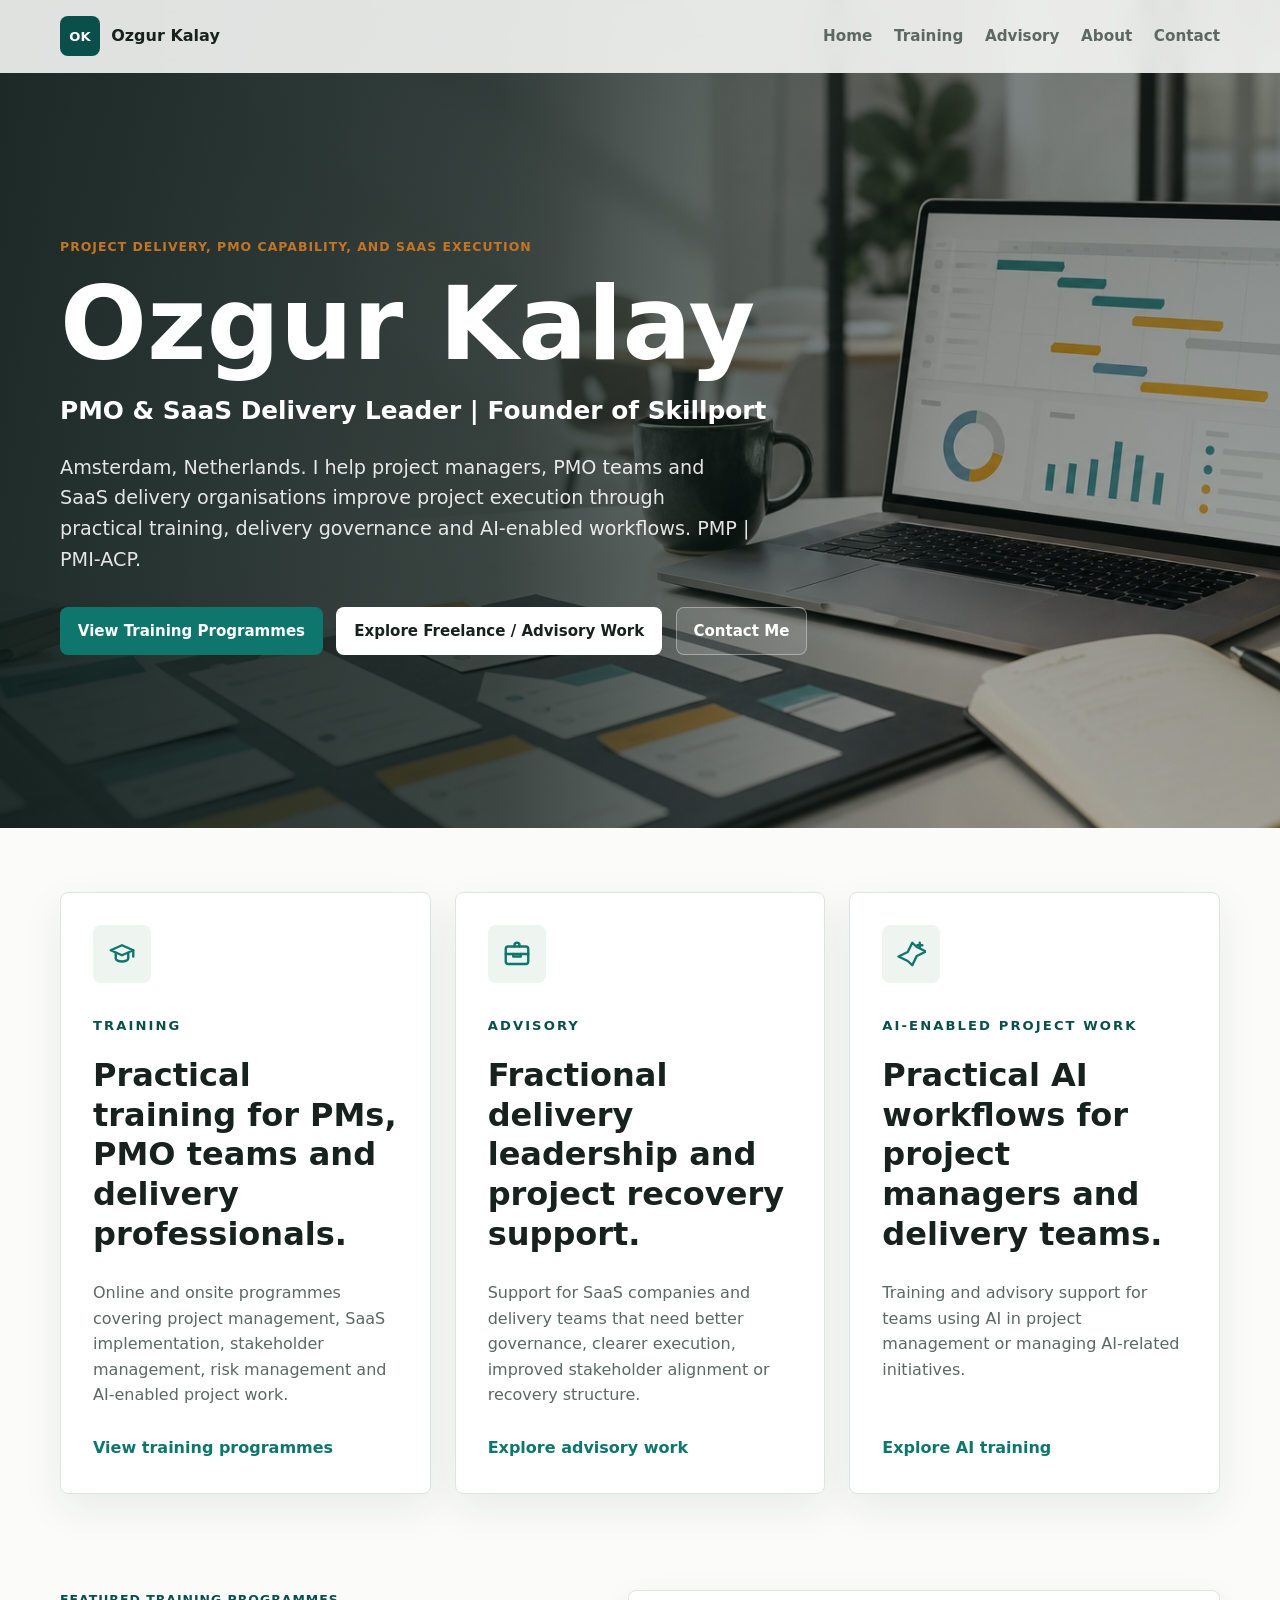
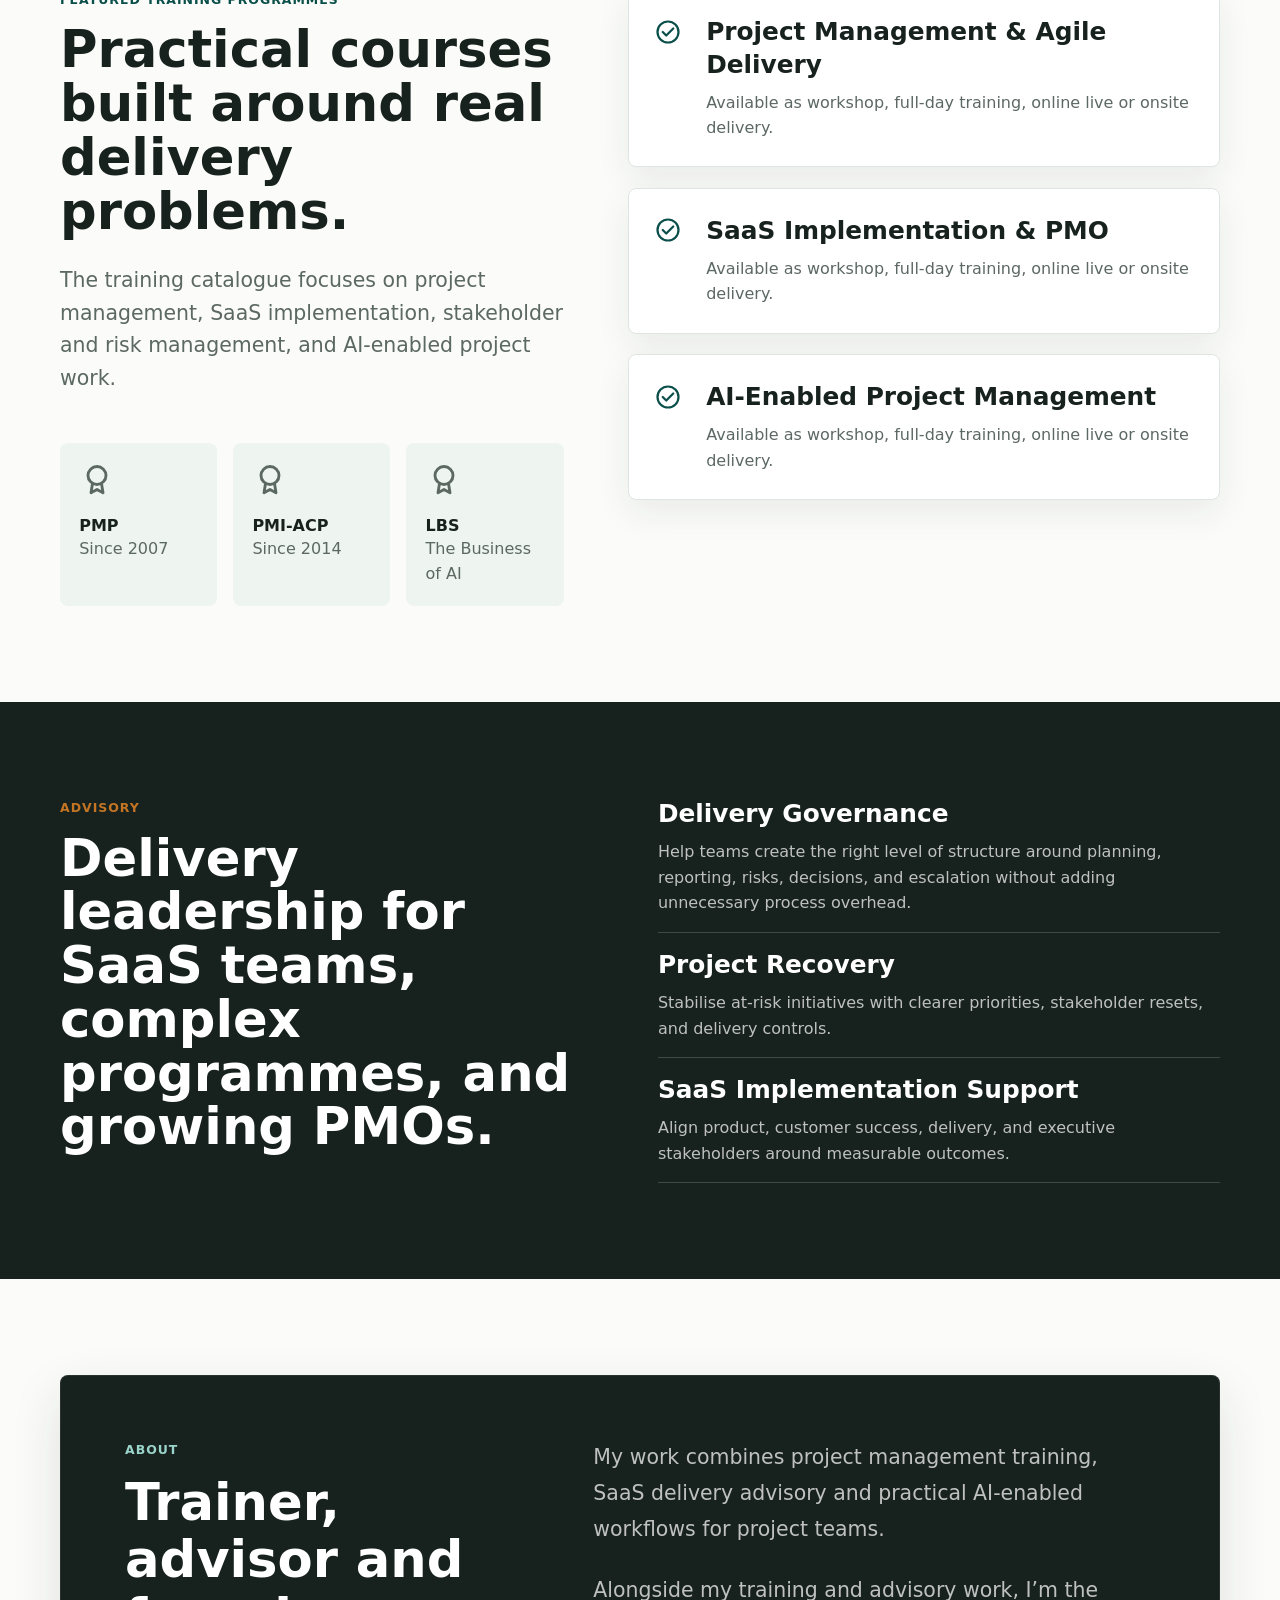
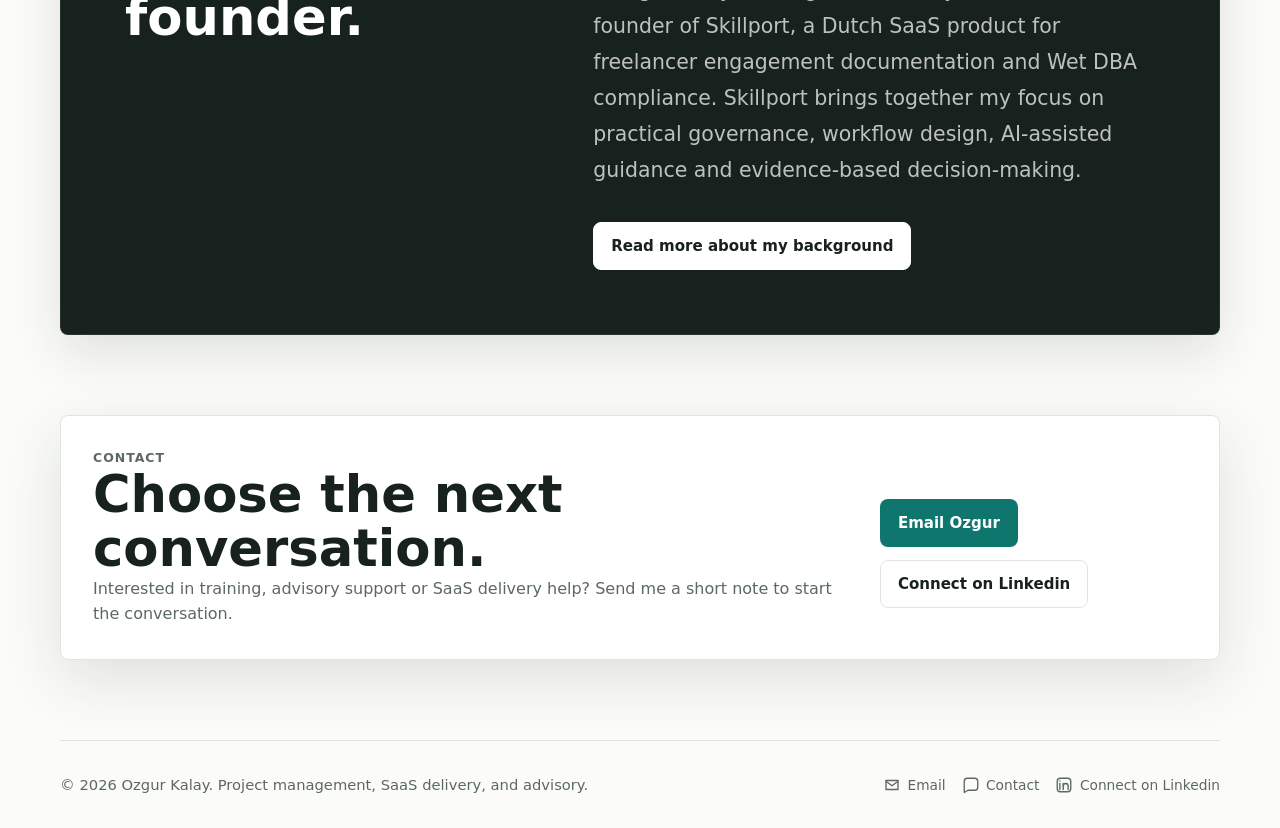
==== commit dcb8aa29: "Improve homepage indexing signals" ====
--- a/index.html
+++ b/index.html
@@ -5,11 +5,59 @@
     <meta name="viewport" content="width=device-width, initial-scale=1">
     <meta
       name="description"
-      content="Ozgur Kalay helps project managers, PMO teams, SaaS companies, and delivery organisations plan, manage, and execute complex projects."
+      content="Ozgur Kalay is a PMO and SaaS delivery leader based in Amsterdam, founder of Skillport, and trainer/advisor focused on project management, SaaS implementation, and AI-enabled delivery."
     >
-    <title>Ozgur Kalay | Project Management & SaaS Delivery Leader</title>
+    <title>Ozgur Kalay — PMO &amp; SaaS Delivery Leader | Founder of Skillport</title>
+    <link rel="canonical" href="https://ozgurkalay.com/">
+    <meta property="og:title" content="Ozgur Kalay — PMO &amp; SaaS Delivery Leader | Founder of Skillport">
+    <meta
+      property="og:description"
+      content="Ozgur Kalay is a PMO and SaaS delivery leader based in Amsterdam, founder of Skillport, and trainer/advisor focused on project management, SaaS implementation, and AI-enabled delivery."
+    >
+    <meta property="og:type" content="website">
+    <meta property="og:url" content="https://ozgurkalay.com/">
+    <!-- TODO: Replace this placeholder with a branded 1200x630 social sharing image. -->
+    <meta property="og:image" content="https://ozgurkalay.com/og-image.png">
+    <meta name="twitter:card" content="summary_large_image">
+    <meta name="twitter:title" content="Ozgur Kalay — PMO &amp; SaaS Delivery Leader | Founder of Skillport">
+    <meta
+      name="twitter:description"
+      content="Ozgur Kalay is a PMO and SaaS delivery leader based in Amsterdam, founder of Skillport, and trainer/advisor focused on project management, SaaS implementation, and AI-enabled delivery."
+    >
+    <meta name="twitter:image" content="https://ozgurkalay.com/og-image.png">
     <link rel="icon" href="assets/favicon.svg" type="image/svg+xml">
     <link rel="stylesheet" href="styles.css">
+    <script type="application/ld+json">
+      {
+        "@context": "https://schema.org",
+        "@type": "Person",
+        "name": "Ozgur Kalay",
+        "url": "https://ozgurkalay.com",
+        "sameAs": ["https://www.linkedin.com/in/ozgurmkalay"],
+        "address": {
+          "@type": "PostalAddress",
+          "addressLocality": "Amsterdam",
+          "addressCountry": "NL"
+        },
+        "homeLocation": {
+          "@type": "Place",
+          "name": "Amsterdam, Netherlands"
+        },
+        "jobTitle": "PMO and SaaS Delivery Leader; Founder of Skillport",
+        "worksFor": {
+          "@type": "Organization",
+          "name": "Skillport",
+          "url": "https://www.skillport.nl"
+        },
+        "knowsAbout": [
+          "PMO leadership",
+          "SaaS implementation",
+          "project management",
+          "AI-enabled delivery",
+          "project management training"
+        ]
+      }
+    </script>
   </head>
   <body>
     <a class="skip-link" href="#main">Skip to content</a>
@@ -41,16 +89,23 @@
     <main id="main">
       <section class="hero" id="home" aria-labelledby="hero-title">
         <div class="hero-media" aria-hidden="true">
-          <img src="assets/hero-saas-delivery.jpg" alt="" width="1754" height="896" fetchpriority="high">
+          <img
+            src="assets/hero-saas-delivery.jpg"
+            alt=""
+            width="1754"
+            height="896"
+            fetchpriority="high"
+            decoding="async"
+          >
         </div>
         <div class="hero-overlay"></div>
         <div class="hero-content">
           <p class="eyebrow">Project delivery, PMO capability, and SaaS execution</p>
           <h1 id="hero-title">Ozgur Kalay</h1>
-          <p class="hero-role">Project Management Trainer &amp; SaaS Delivery Advisor | PMP | PMI-ACP</p>
+          <p class="hero-role">PMO &amp; SaaS Delivery Leader | Founder of Skillport</p>
           <p class="hero-intro">
-            I help project managers, PMO teams and SaaS delivery organisations improve project execution through
-            practical training, delivery governance and AI-enabled workflows.
+            Amsterdam, Netherlands. I help project managers, PMO teams and SaaS delivery organisations improve project
+            execution through practical training, delivery governance and AI-enabled workflows. PMP | PMI-ACP.
           </p>
           <div class="hero-actions" aria-label="Primary actions">
             <a class="button primary" href="training.html">View Training Programmes</a>
--- a/styles.css
+++ b/styles.css
@@ -705,6 +705,13 @@
 .narrative-section .section-heading {
   max-width: 820px;
   margin-bottom: 1.2rem;
+}
+
+.narrative-section .section-heading h1 {
+  margin: 0;
+  font-size: clamp(1.85rem, 3.4vw, 2.9rem);
+  line-height: 1.16;
+  letter-spacing: 0;
 }
 
 .about-kicker {
